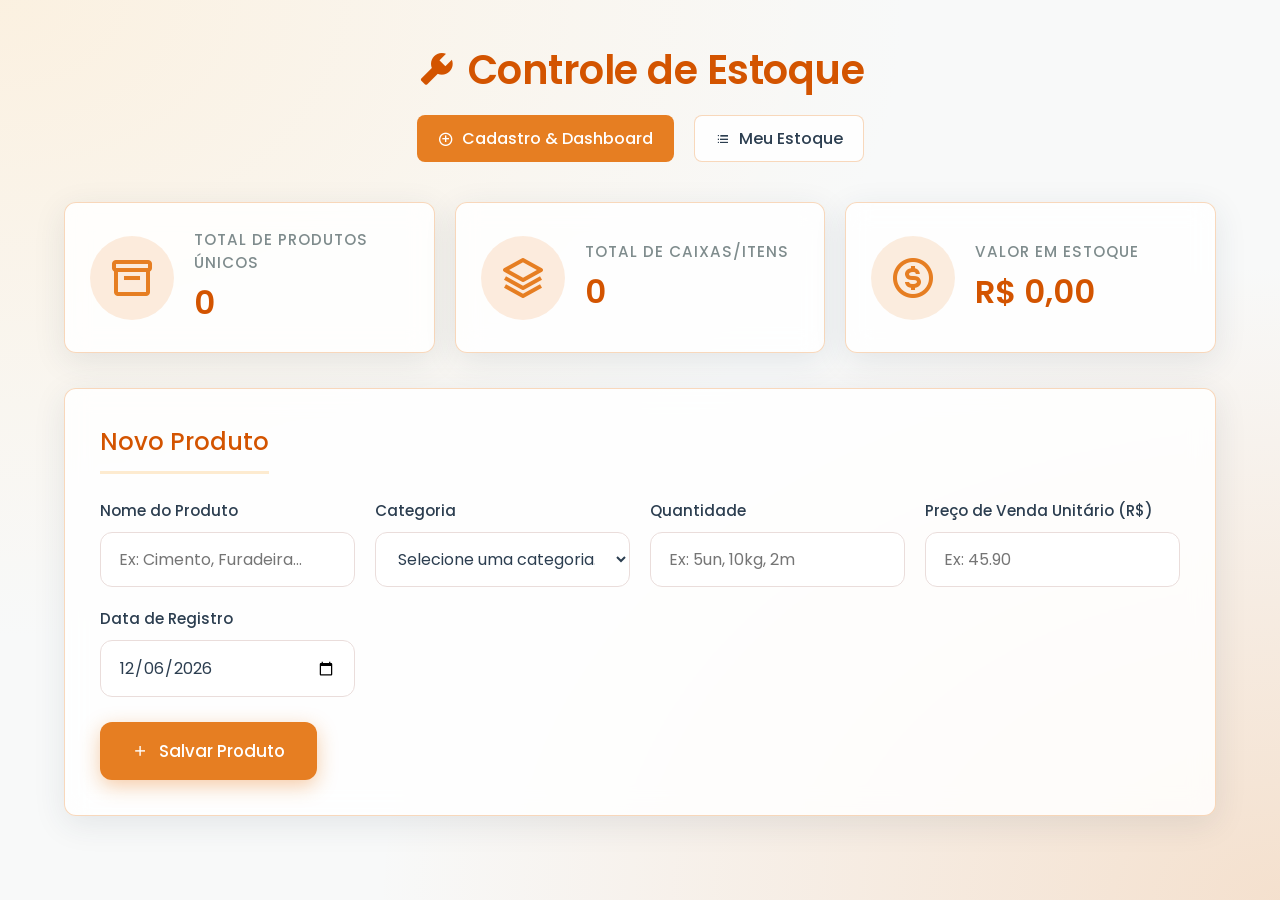
==== index.html @ 9f57438d "Renomear Index.html to index.html" ====
<!DOCTYPE html>
<html lang="pt-BR">

<head>
    <meta charset="UTF-8">
    <meta name="viewport" content="width=device-width, initial-scale=1.0">
    <title>Estoque de Construção</title> <!-- Link para o nosso CSS -->
    <link rel="stylesheet" href="style.css"> <!-- Fontes do Google (Poppins) para um visual moderno e elegante -->
    <link href="https://fonts.googleapis.com/css2?family=Poppins:wght@300;400;500;600&display=swap" rel="stylesheet">
    <!-- Ícones gratuitos do Boxicons -->
    <link href="https://unpkg.com/boxicons@2.1.4/css/boxicons.min.css" rel="stylesheet">
</head>

<body>
    <!-- Cabeçalho (Header) -->
    <header>
        <h1><i class='bx bxs-wrench'></i> Controle de Estoque</h1>
        <nav class="navbar">
            <a href="index.html" class="nav-link active"><i class='bx bx-plus-circle'></i> Cadastro & Dashboard</a>
            <a href="estoque.html" class="nav-link"><i class='bx bx-list-ul'></i> Meu Estoque</a>
        </nav>
    </header> <!-- Dashboard - Resumo das Informações -->
    <section class="dashboard">
        <div class="card"> <i class='bx bx-box card-icon'></i>
            <div>
                <h3>Total de Produtos Únicos</h3>
                <p id="totalProducts">0</p>
            </div>
        </div>
        <div class="card"> <i class='bx bx-layer card-icon'></i>
            <div>
                <h3>Total de Caixas/Itens</h3>
                <p id="totalItems">0</p>
            </div>
        </div>
        <div class="card"> <i class='bx bx-dollar-circle card-icon'></i>
            <div>
                <h3>Valor em Estoque</h3>
                <p id="totalValue">R$ 0,00</p>
            </div>
        </div>
    </section> <!-- Área Principal -->
    <main>
        <!-- Bloco do Formulário (Glassmorphism) -->
        <div class="glass-container">
            <div class="form-header">
                <h2>Novo Produto</h2>
            </div>
            <form id="productForm">
                <!-- Usado pelo JavaScript para saber quando estamos editando um item --> <input type="hidden"
                    id="editId">
                <div class="input-group">
                    <div class="input-box"> <label for="name">Nome do Produto</label> <input type="text" id="name"
                            required placeholder="Ex: Cimento, Furadeira..."> </div>
                    <div class="input-box">
                        <label for="category">Categoria</label>
                        <select id="category" required>
                            <option value="" disabled selected>Selecione uma categoria...</option>
                            <option value="Acabamento">Acabamento</option>
                            <option value="Elétrica">Elétrica</option>
                            <option value="EPIs e Segurança">EPIs e Segurança</option>
                            <option value="Estrutural">Estrutural</option>
                            <option value="Ferramentas">Ferramentas</option>
                            <option value="Fixação">Fixação</option>
                            <option value="Hidráulica">Hidráulica</option>
                            <option value="Pintura">Pintura</option>
                            <option value="Outros">Outros</option>
                        </select>
                    </div>
                    <div class="input-box">
                        <label for="quantity">Quantidade</label>
                        <input type="text" id="quantity" required placeholder="Ex: 5un, 10kg, 2m">
                    </div>
                    <div class="input-box"> <label for="price">Preço de Venda Unitário (R$)</label> <input type="number"
                            id="price" required step="0.01" min="0" placeholder="Ex: 45.90"> </div>
                    <!-- Novo Item solicitado: Data de Registro -->
                    <div class="input-box"> <label for="date">Data de Registro</label> <input type="date" id="date"
                            required> </div>
                </div> <button type="submit" class="btn-primary" id="submitBtn"> <i class='bx bx-plus'></i> Salvar
                    Produto </button>
            </form>
        </div>
    </main> <!-- Nosso JavaScript -->
    <script src="script.js"></script>
</body>

</html>
---- style.css ----
/* --- TEMA LOJA DE CONSTRUÇÃO --- */
:root {
  /* Paleta de Cores Principais */
  --primary-color: #E67E22;
  /* Laranja Industrial */
  --primary-light: #FDEBD0;
  /* Laranja bem claro */
  --primary-dark: #D35400;
  /* Laranja escuro para destaque (Hover) */

  /* Fundos e Textos */
  --bg-color: #F8F9F9;
  /* Um branco / cinza bem suave */
  --text-color: #2C3E50;
  /* Texto chumbo / metálico (elegância e força) */
  --text-light: #7F8C8D;
  /* Texto secundário acinzentado */

  /* Efeito de Vidro (Glassmorphism) */
  --card-bg: rgba(255, 255, 255, 0.85);
  /* Fundo branco com 85% de opacidade */
  --glass-border: 1px solid rgba(230, 126, 34, 0.3);
  --glass-shadow: 0 8px 32px 0 rgba(44, 62, 80, 0.1);
  /* Sombra mais neutra */
  --border-radius: 12px;
  /* Bordas levemente menos arredondadas */

  /* Botões de Ação Vulgo Editar */
  --danger-color: #e74c3c;
  --danger-hover: #c0392b;
  --edit-color: #f39c12;
  --edit-hover: #d68910;
}

/* Reset universal básico */
* {
  margin: 0;
  padding: 0;
  box-sizing: border-box;
  font-family: 'Poppins', sans-serif;
}

body {
  background-color: var(--bg-color);
  color: var(--text-color);
  min-height: 100vh;
  padding-bottom: 50px;

  /* Efeito de Gradiente de Fundo que acompanha o rolamento (Fixed) */
  background-image:
    radial-gradient(at 0% 0%, rgba(253, 235, 208, 0.6) 0px, transparent 50%),
    radial-gradient(at 100% 100%, rgba(230, 126, 34, 0.2) 0px, transparent 50%);
  background-attachment: fixed;
}

/* --- HEADER --- */
header {
  padding: 40px 5%;
  text-align: center;
}

header h1 {
  font-size: 2.5rem;
  color: var(--primary-dark);
  display: flex;
  align-items: center;
  justify-content: center;
  gap: 12px;
  font-weight: 600;
  letter-spacing: -0.5px;
}

/* --- DASHBOARD / CARDS SUPERIORES --- */
.dashboard {
  display: grid;
  grid-template-columns: repeat(auto-fit, minmax(250px, 1fr));
  gap: 20px;
  padding: 0 5%;
  margin-bottom: 35px;
}

.card {
  background: var(--card-bg);
  backdrop-filter: blur(12px);
  /* Borrão que cria o efeito fundo desfocado */
  -webkit-backdrop-filter: blur(12px);
  /* Suporte para safari */
  border: var(--glass-border);
  border-radius: var(--border-radius);
  padding: 25px;
  display: flex;
  align-items: center;
  gap: 20px;
  box-shadow: var(--glass-shadow);
  transition: transform 0.3s ease, box-shadow 0.3s ease;
}

/* Animaçãozinha suave ao passar o mouse */
.card:hover {
  transform: translateY(-8px);
  box-shadow: 0 15px 45px 0 rgba(230, 126, 34, 0.25);
}

.card-icon {
  font-size: 3rem;
  color: var(--primary-color);
  background: rgba(230, 126, 34, 0.15);
  /* Fundo do ícone translúcido */
  padding: 18px;
  border-radius: 50%;
}

.card h3 {
  font-size: 0.95rem;
  color: var(--text-light);
  text-transform: uppercase;
  letter-spacing: 1px;
  font-weight: 500;
}

.card p {
  font-size: 2rem;
  font-weight: 600;
  color: var(--primary-dark);
  margin-top: 5px;
}

/* --- CAIXAS PRINCIPAIS (FORM E TABELA) --- */
main {
  padding: 0 5%;
  display: flex;
  flex-direction: column;
  gap: 35px;
}

.glass-container {
  background: var(--card-bg);
  backdrop-filter: blur(12px);
  -webkit-backdrop-filter: blur(12px);
  border: var(--glass-border);
  border-radius: var(--border-radius);
  padding: 35px;
  box-shadow: var(--glass-shadow);
  animation: fadeIn 0.8s ease-out;
  /* Faz aparecer suavemente */
}

.form-header h2,
.table-header h2 {
  color: var(--primary-dark);
  margin-bottom: 25px;
  font-weight: 500;
  border-bottom: 3px solid var(--primary-light);
  padding-bottom: 12px;
  display: inline-block;
}

/* --- ESTILOS DO FORMULÁRIO --- */
form {
  display: flex;
  flex-direction: column;
  gap: 25px;
}

.input-group {
  display: grid;
  grid-template-columns: repeat(auto-fit, minmax(220px, 1fr));
  gap: 20px;
}

.input-box {
  display: flex;
  flex-direction: column;
  gap: 10px;
}

label {
  font-size: 0.95rem;
  font-weight: 500;
  color: var(--text-color);
}

/* Campos de preenchimento (inputs) */
input, select {
  padding: 14px 18px;
  border-radius: 12px;
  border: 1.5px solid #EADDDB;
  background-color: rgb(255, 255, 255);
  font-size: 1rem;
  color: var(--text-color);
  transition: all 0.3s ease;
  outline: none;
}

/* Efeito de "Foco", quando o usuário clica pra digitar */
input:focus, select:focus {
  border-color: var(--primary-color);
  box-shadow: 0 0 0 4px rgba(230, 126, 34, 0.2);
}

/* --- BOTÕES --- */
.btn-primary {
  background: var(--primary-color);
  color: white;
  border: none;
  padding: 16px 32px;
  border-radius: 12px;
  font-size: 1.05rem;
  font-weight: 500;
  cursor: pointer;
  display: flex;
  align-items: center;
  justify-content: center;
  gap: 10px;
  transition: all 0.3s;
  align-self: flex-start;
  /* Para o botão não esticar todo o Form */
  box-shadow: 0 6px 20px rgba(230, 126, 34, 0.4);
}

.btn-primary:hover {
  background: var(--primary-dark);
  transform: translateY(-3px);
  box-shadow: 0 8px 25px rgba(230, 126, 34, 0.5);
}

/* --- ESTILOS DA TABELA --- */
.table-responsive {
  overflow-x: auto;
  /* Permite rolar pro lado no celular se for grande demais */
}

table {
  width: 100%;
  border-collapse: collapse;
  margin-top: 10px;
}

thead th {
  text-align: left;
  padding: 18px;
  color: var(--text-light);
  font-weight: 500;
  border-bottom: 3px solid var(--primary-light);
}

tbody tr {
  border-bottom: 1px solid rgba(0, 0, 0, 0.06);
  transition: background-color 0.2s;
}

tbody tr:hover {
  background-color: rgba(255, 255, 255, 0.7);
  /* Efeito Hover na linha */
}

td {
  padding: 18px;
  color: var(--text-color);
}

/* --- BOTÕES DE AÇÃO NA TABELA (Apagar/Editar) --- */
.action-buttons {
  display: flex;
  gap: 12px;
}

.btn-icon {
  background: transparent;
  border: none;
  font-size: 1.3rem;
  cursor: pointer;
  padding: 10px;
  border-radius: 10px;
  transition: all 0.2s;
  display: flex;
  align-items: center;
  justify-content: center;
}

.btn-edit {
  color: var(--edit-color);
  background: rgba(243, 156, 18, 0.15);
}

.btn-edit:hover {
  background: var(--edit-color);
  color: white;
  transform: translateY(-2px);
}

.btn-delete {
  color: var(--danger-color);
  background: rgba(231, 76, 60, 0.15);
}

.btn-delete:hover {
  background: var(--danger-color);
  color: white;
  transform: translateY(-2px);
}

/* --- ANIMAÇÕES DE ENTRADA --- */
@keyframes fadeIn {
  from {
    opacity: 0;
    transform: translateY(20px);
  }

  to {
    opacity: 1;
    transform: translateY(0);
  }
}

/* --- RESPONSIVIDADE (Telas menores, Ex: Celular) --- */
@media (max-width: 768px) {
  header h1 {
    font-size: 1.8rem;
  }

  .input-group {
    grid-template-columns: 1fr;
    /* 1 coluna no celular */
  }

  .btn-primary {
    width: 100%;
    /* Botão em tela cheia no celular */
  }

  .navbar {
    flex-direction: column;
    gap: 10px;
  }
}

/* --- NAVEGAÇÃO E PESQUISA --- */
.navbar {
  display: flex;
  justify-content: center;
  gap: 20px;
  margin-top: 15px;
}

.nav-link {
  text-decoration: none;
  color: var(--text-color);
  font-weight: 500;
  display: flex;
  align-items: center;
  gap: 8px;
  padding: 10px 20px;
  border-radius: 8px;
  transition: all 0.3s;
  background: var(--card-bg);
  border: var(--glass-border);
}

.nav-link:hover, .nav-link.active {
  background: var(--primary-color);
  color: white;
}

.table-header {
  display: flex;
  justify-content: space-between;
  align-items: center;
  flex-wrap: wrap;
  gap: 15px;
  border-bottom: 3px solid var(--primary-light);
  padding-bottom: 12px;
  margin-bottom: 25px;
}

.table-header h2 {
  border-bottom: none;
  padding-bottom: 0;
  margin-bottom: 0;
}

.search-box {
  display: flex;
  align-items: center;
  background: white;
  border: 1.5px solid #EADDDB;
  border-radius: 8px;
  padding: 8px 15px;
  font-size: 1rem;
  width: 100%;
  max-width: 380px;
  transition: all 0.3s ease;
}

.search-box:focus-within {
  border-color: var(--primary-color);
  box-shadow: 0 0 0 4px rgba(230, 126, 34, 0.2);
}

.search-box i {
  color: var(--text-light);
  font-size: 1.2rem;
  margin-right: 10px;
}

.search-box input {
  border: none;
  padding: 0;
  background: transparent;
  outline: none;
  width: 100%;
  font-size: 0.95rem;
  color: var(--text-color);
}

.search-box input:focus {
  box-shadow: none;
}

/* --- MODAL DE CONFIRMAÇÃO --- */
.modal-overlay {
  position: fixed;
  top: 0;
  left: 0;
  width: 100%;
  height: 100%;
  background: rgba(0, 0, 0, 0.4);
  backdrop-filter: blur(4px);
  -webkit-backdrop-filter: blur(4px);
  display: flex;
  align-items: center;
  justify-content: center;
  z-index: 1000;
  animation: fadeIn 0.3s ease;
}

.modal-content {
  max-width: 400px;
  width: 90%;
  text-align: center;
  padding: 30px;
}

.modal-content h3 {
  color: var(--text-color);
  margin-bottom: 15px;
  font-size: 1.3rem;
}

.modal-content p {
  color: var(--text-light);
  margin-bottom: 25px;
  font-size: 0.95rem;
}

.modal-actions {
  display: flex;
  justify-content: center;
  gap: 15px;
}

.btn-secondary {
  background: #EADDDB;
  color: var(--text-color);
  border: none;
  padding: 12px 24px;
  border-radius: 8px;
  font-size: 0.95rem;
  font-weight: 500;
  cursor: pointer;
  transition: all 0.2s;
}

.btn-secondary:hover {
  background: #d5c8c5;
}

.btn-delete-confirm {
  background: var(--danger-color);
  color: white;
  border: none;
  padding: 12px 24px;
  border-radius: 8px;
  font-size: 0.95rem;
  font-weight: 500;
  cursor: pointer;
  transition: all 0.2s;
  box-shadow: 0 4px 15px rgba(231, 76, 60, 0.3);
}

.btn-delete-confirm:hover {
  background: var(--danger-hover);
  transform: translateY(-2px);
  box-shadow: 0 6px 20px rgba(231, 76, 60, 0.4);
}
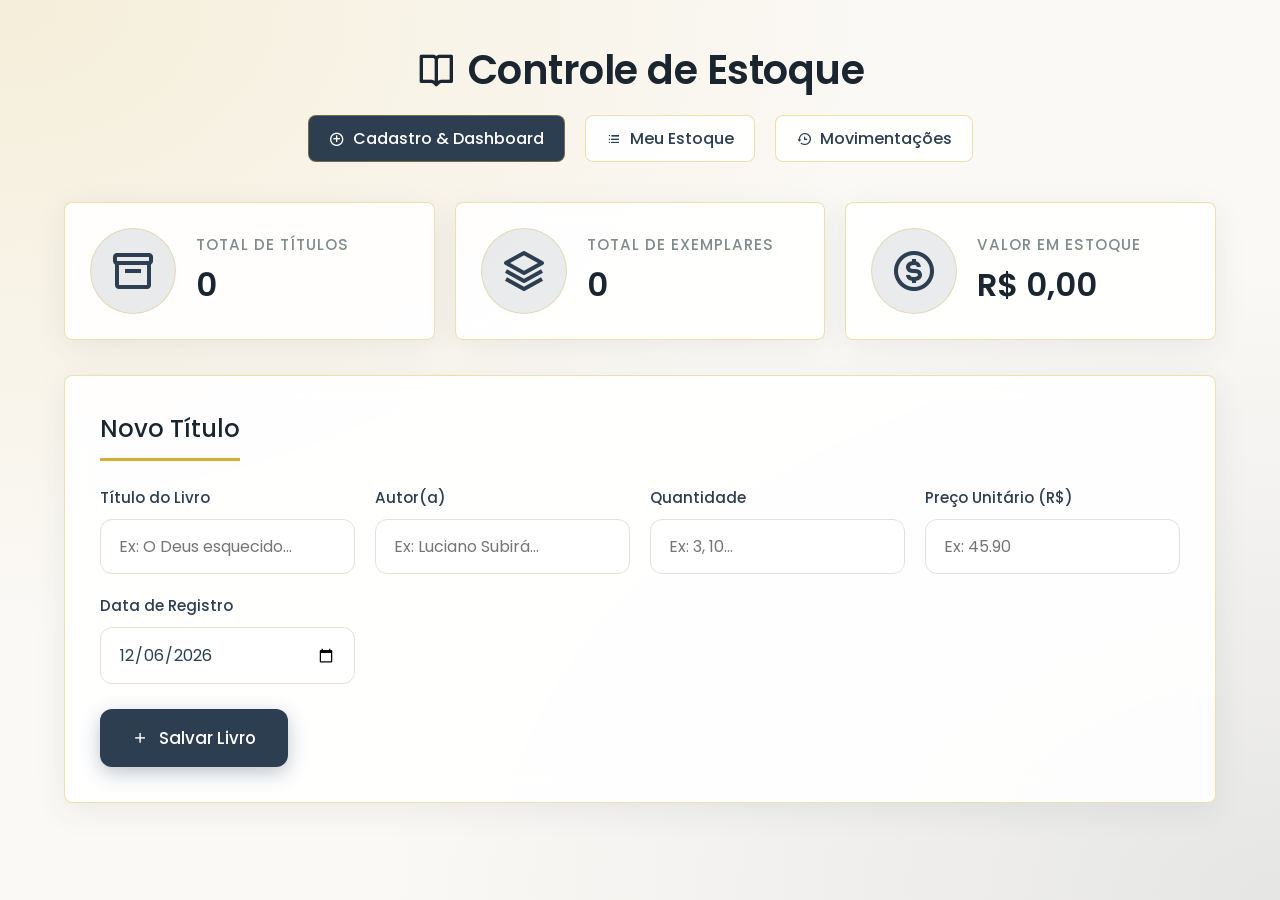
==== commit 1c2d374a: "Atualiza sistema de estoque" ====
--- a/index.html
+++ b/index.html
@@ -4,32 +4,33 @@
 <head>
     <meta charset="UTF-8">
     <meta name="viewport" content="width=device-width, initial-scale=1.0">
-    <title>Estoque de Construção</title> <!-- Link para o nosso CSS -->
-    <link rel="stylesheet" href="style.css"> <!-- Fontes do Google (Poppins) para um visual moderno e elegante -->
+    <title>Livraria - Controle de Estoque</title>
+    <link rel="stylesheet" href="css/global.css">
+    <link rel="stylesheet" href="css/index.css">
     <link href="https://fonts.googleapis.com/css2?family=Poppins:wght@300;400;500;600&display=swap" rel="stylesheet">
-    <!-- Ícones gratuitos do Boxicons -->
     <link href="https://unpkg.com/boxicons@2.1.4/css/boxicons.min.css" rel="stylesheet">
 </head>
 
 <body>
     <!-- Cabeçalho (Header) -->
     <header>
-        <h1><i class='bx bxs-wrench'></i> Controle de Estoque</h1>
+        <h1><i class='bx bx-book-open'></i> Controle de Estoque</h1>
         <nav class="navbar">
             <a href="index.html" class="nav-link active"><i class='bx bx-plus-circle'></i> Cadastro & Dashboard</a>
-            <a href="estoque.html" class="nav-link"><i class='bx bx-list-ul'></i> Meu Estoque</a>
+            <a href="pages/estoque.html" class="nav-link"><i class='bx bx-list-ul'></i> Meu Estoque</a>
+            <a href="pages/historico.html" class="nav-link"><i class='bx bx-history'></i> Movimentações</a>
         </nav>
     </header> <!-- Dashboard - Resumo das Informações -->
     <section class="dashboard">
         <div class="card"> <i class='bx bx-box card-icon'></i>
             <div>
-                <h3>Total de Produtos Únicos</h3>
+                <h3>Total de Títulos</h3>
                 <p id="totalProducts">0</p>
             </div>
         </div>
         <div class="card"> <i class='bx bx-layer card-icon'></i>
             <div>
-                <h3>Total de Caixas/Itens</h3>
+                <h3>Total de Exemplares</h3>
                 <p id="totalItems">0</p>
             </div>
         </div>
@@ -44,44 +45,33 @@
         <!-- Bloco do Formulário (Glassmorphism) -->
         <div class="glass-container">
             <div class="form-header">
-                <h2>Novo Produto</h2>
+                <h2>Novo Título</h2>
             </div>
             <form id="productForm">
                 <!-- Usado pelo JavaScript para saber quando estamos editando um item --> <input type="hidden"
                     id="editId">
                 <div class="input-group">
-                    <div class="input-box"> <label for="name">Nome do Produto</label> <input type="text" id="name"
-                            required placeholder="Ex: Cimento, Furadeira..."> </div>
-                    <div class="input-box">
-                        <label for="category">Categoria</label>
-                        <select id="category" required>
-                            <option value="" disabled selected>Selecione uma categoria...</option>
-                            <option value="Acabamento">Acabamento</option>
-                            <option value="Elétrica">Elétrica</option>
-                            <option value="EPIs e Segurança">EPIs e Segurança</option>
-                            <option value="Estrutural">Estrutural</option>
-                            <option value="Ferramentas">Ferramentas</option>
-                            <option value="Fixação">Fixação</option>
-                            <option value="Hidráulica">Hidráulica</option>
-                            <option value="Pintura">Pintura</option>
-                            <option value="Outros">Outros</option>
-                        </select>
-                    </div>
+                    <div class="input-box"> <label for="name">Título do Livro</label> <input type="text" id="name"
+                            required placeholder="Ex: O Deus esquecido..."> </div>
+                    <div class="input-box"> <label for="author">Autor(a)</label> <input type="text" id="author"
+                            required placeholder="Ex: Luciano Subirá..."> </div>
+
                     <div class="input-box">
                         <label for="quantity">Quantidade</label>
-                        <input type="text" id="quantity" required placeholder="Ex: 5un, 10kg, 2m">
+                        <input type="number" id="quantity" required min="0" placeholder="Ex: 3, 10...">
                     </div>
-                    <div class="input-box"> <label for="price">Preço de Venda Unitário (R$)</label> <input type="number"
+                    <div class="input-box"> <label for="price">Preço Unitário (R$)</label> <input type="number"
                             id="price" required step="0.01" min="0" placeholder="Ex: 45.90"> </div>
                     <!-- Novo Item solicitado: Data de Registro -->
                     <div class="input-box"> <label for="date">Data de Registro</label> <input type="date" id="date"
                             required> </div>
                 </div> <button type="submit" class="btn-primary" id="submitBtn"> <i class='bx bx-plus'></i> Salvar
-                    Produto </button>
+                    Livro </button>
             </form>
         </div>
-    </main> <!-- Nosso JavaScript -->
-    <script src="script.js"></script>
+    </main>
+    <script src="js/global.js"></script>
+    <script src="js/index.js"></script>
 </body>
 
 </html>
--- a/css/global.css
+++ b/css/global.css
@@ -0,0 +1,343 @@
+/* --- TEMA LIVRARIA CLASSIC & ELEGANT --- */
+:root {
+  /* Paleta de Cores Principais */
+  --primary-color: #2C3E50;
+  --primary-light: #F4F6F7;
+  --primary-dark: #1A252F;
+  --accent-color: #D4AF37;
+
+  /* Fundos e Textos */
+  --bg-color: #FBF9F6;
+  --text-color: #2C3E50;
+  --text-light: #7F8C8D;
+
+  /* Efeito de Vidro (Glassmorphism) */
+  --card-bg: rgba(255, 255, 255, 0.90);
+  --glass-border: 1px solid rgba(212, 175, 55, 0.4);
+  --glass-shadow: 0 8px 32px 0 rgba(44, 62, 80, 0.08);
+  --border-radius: 8px;
+
+  /* Botões de Ação */
+  --danger-color: #c0392b;
+  --danger-hover: #922b21;
+  --edit-color: #D4AF37;
+  --edit-hover: #b8962c;
+}
+
+* {
+  margin: 0;
+  padding: 0;
+  box-sizing: border-box;
+  font-family: 'Poppins', sans-serif;
+}
+
+body {
+  background-color: var(--bg-color);
+  color: var(--text-color);
+  min-height: 100vh;
+  padding-bottom: 50px;
+  background-image:
+    radial-gradient(at 0% 0%, rgba(212, 175, 55, 0.15) 0px, transparent 50%),
+    radial-gradient(at 100% 100%, rgba(44, 62, 80, 0.1) 0px, transparent 50%);
+  background-attachment: fixed;
+}
+
+header {
+  padding: 40px 5%;
+  text-align: center;
+}
+
+header h1 {
+  font-size: 2.5rem;
+  color: var(--primary-dark);
+  display: flex;
+  align-items: center;
+  justify-content: center;
+  gap: 12px;
+  font-weight: 600;
+  letter-spacing: -0.5px;
+}
+
+/* NAVEGAÇÃO E PESQUISA */
+.navbar {
+  display: flex;
+  justify-content: center;
+  gap: 20px;
+  margin-top: 15px;
+}
+
+.nav-link {
+  text-decoration: none;
+  color: var(--text-color);
+  font-weight: 500;
+  display: flex;
+  align-items: center;
+  gap: 8px;
+  padding: 10px 20px;
+  border-radius: 8px;
+  transition: all 0.3s;
+  background: var(--card-bg);
+  border: var(--glass-border);
+}
+
+.nav-link:hover, .nav-link.active {
+  background: var(--primary-color);
+  color: white;
+}
+
+main {
+  padding: 0 5%;
+  display: flex;
+  flex-direction: column;
+  gap: 35px;
+}
+
+.glass-container {
+  background: var(--card-bg);
+  backdrop-filter: blur(12px);
+  -webkit-backdrop-filter: blur(12px);
+  border: var(--glass-border);
+  border-radius: var(--border-radius);
+  padding: 35px;
+  box-shadow: var(--glass-shadow);
+  animation: fadeIn 0.8s ease-out;
+}
+
+.form-header h2,
+.table-header h2 {
+  color: var(--primary-dark);
+  margin-bottom: 25px;
+  font-weight: 500;
+  border-bottom: 3px solid var(--accent-color);
+  padding-bottom: 12px;
+  display: inline-block;
+}
+
+/* ESTILOS DO FORMULÁRIO */
+form {
+  display: flex;
+  flex-direction: column;
+  gap: 25px;
+}
+
+.input-group {
+  display: grid;
+  grid-template-columns: repeat(auto-fit, minmax(220px, 1fr));
+  gap: 20px;
+}
+
+.input-box {
+  display: flex;
+  flex-direction: column;
+  gap: 10px;
+}
+
+label {
+  font-size: 0.95rem;
+  font-weight: 500;
+  color: var(--text-color);
+}
+
+input, select {
+  padding: 14px 18px;
+  border-radius: 12px;
+  border: 1.5px solid #EADDDB;
+  background-color: rgb(255, 255, 255);
+  font-size: 1rem;
+  color: var(--text-color);
+  transition: all 0.3s ease;
+  outline: none;
+}
+
+input:focus, select:focus {
+  border-color: var(--accent-color);
+  box-shadow: 0 0 0 4px rgba(212, 175, 55, 0.2);
+}
+
+/* BOTÕES */
+.btn-primary {
+  background: var(--primary-color);
+  color: white;
+  border: none;
+  padding: 16px 32px;
+  border-radius: 12px;
+  font-size: 1.05rem;
+  font-weight: 500;
+  cursor: pointer;
+  display: flex;
+  align-items: center;
+  justify-content: center;
+  gap: 10px;
+  transition: all 0.3s;
+  align-self: flex-start;
+  box-shadow: 0 6px 20px rgba(44, 62, 80, 0.3);
+}
+
+.btn-primary:hover {
+  background: var(--primary-dark);
+  transform: translateY(-3px);
+  box-shadow: 0 8px 25px rgba(44, 62, 80, 0.4);
+}
+
+.btn-secondary {
+  background: #EADDDB;
+  color: var(--text-color);
+  border: none;
+  padding: 12px 24px;
+  border-radius: 8px;
+  font-size: 0.95rem;
+  font-weight: 500;
+  cursor: pointer;
+  transition: all 0.2s;
+}
+
+.btn-secondary:hover {
+  background: #d5c8c5;
+}
+
+/* ESTILOS DA TABELA */
+.table-responsive {
+  overflow-x: auto;
+}
+
+table {
+  width: 100%;
+  border-collapse: collapse;
+  margin-top: 10px;
+}
+
+thead th {
+  text-align: left;
+  padding: 18px;
+  color: var(--text-light);
+  font-weight: 500;
+  border-bottom: 3px solid var(--accent-color);
+}
+
+tbody tr {
+  border-bottom: 1px solid rgba(0, 0, 0, 0.06);
+  transition: background-color 0.2s;
+}
+
+tbody tr:hover {
+  background-color: rgba(255, 255, 255, 0.7);
+}
+
+td {
+  padding: 18px;
+  color: var(--text-color);
+}
+
+.action-buttons {
+  display: flex;
+  gap: 12px;
+}
+
+.btn-icon {
+  background: transparent;
+  border: none;
+  font-size: 1.3rem;
+  cursor: pointer;
+  padding: 10px;
+  border-radius: 10px;
+  transition: all 0.2s;
+  display: flex;
+  align-items: center;
+  justify-content: center;
+}
+
+.btn-edit {
+  color: var(--edit-color);
+  background: rgba(243, 156, 18, 0.15);
+}
+
+.btn-edit:hover {
+  background: var(--edit-color);
+  color: white;
+  transform: translateY(-2px);
+}
+
+.btn-delete {
+  color: var(--danger-color);
+  background: rgba(231, 76, 60, 0.15);
+}
+
+.btn-delete:hover {
+  background: var(--danger-color);
+  color: white;
+  transform: translateY(-2px);
+}
+
+/* COMPONENTES COMPARTILHADOS (Pesquisa/Header Tab) */
+.table-header {
+  display: flex;
+  justify-content: space-between;
+  align-items: center;
+  flex-wrap: wrap;
+  gap: 15px;
+  border-bottom: 3px solid var(--accent-color);
+  padding-bottom: 12px;
+  margin-bottom: 25px;
+}
+
+.table-header h2 {
+  border-bottom: none;
+  padding-bottom: 0;
+  margin-bottom: 0;
+}
+
+.search-box {
+  display: flex;
+  align-items: center;
+  background: white;
+  border: 1.5px solid #EADDDB;
+  border-radius: 8px;
+  padding: 8px 15px;
+  font-size: 1rem;
+  width: 100%;
+  max-width: 380px;
+  transition: all 0.3s ease;
+}
+
+.search-box:focus-within {
+  border-color: var(--accent-color);
+  box-shadow: 0 0 0 4px rgba(212, 175, 55, 0.2);
+}
+
+.search-box i {
+  color: var(--text-light);
+  font-size: 1.2rem;
+  margin-right: 10px;
+}
+
+.search-box input {
+  border: none;
+  padding: 0;
+  background: transparent;
+  outline: none;
+  width: 100%;
+  font-size: 0.95rem;
+  color: var(--text-color);
+}
+
+.search-box input:focus {
+  box-shadow: none;
+}
+
+@keyframes fadeIn {
+  from {
+    opacity: 0;
+    transform: translateY(20px);
+  }
+  to {
+    opacity: 1;
+    transform: translateY(0);
+  }
+}
+
+@media (max-width: 768px) {
+  header h1 { font-size: 1.8rem; }
+  .input-group { grid-template-columns: 1fr; }
+  .btn-primary { width: 100%; }
+  .navbar { flex-direction: column; gap: 10px; }
+}
--- a/css/index.css
+++ b/css/index.css
@@ -0,0 +1,50 @@
+.dashboard {
+  display: grid;
+  grid-template-columns: repeat(auto-fit, minmax(250px, 1fr));
+  gap: 20px;
+  padding: 0 5%;
+  margin-bottom: 35px;
+}
+
+.card {
+  background: var(--card-bg);
+  backdrop-filter: blur(12px);
+  -webkit-backdrop-filter: blur(12px);
+  border: var(--glass-border);
+  border-radius: var(--border-radius);
+  padding: 25px;
+  display: flex;
+  align-items: center;
+  gap: 20px;
+  box-shadow: var(--glass-shadow);
+  transition: transform 0.3s ease, box-shadow 0.3s ease;
+}
+
+.card:hover {
+  transform: translateY(-8px);
+  box-shadow: 0 15px 45px 0 rgba(44, 62, 80, 0.15);
+}
+
+.card-icon {
+  font-size: 3rem;
+  color: var(--primary-color);
+  background: rgba(44, 62, 80, 0.1);
+  padding: 18px;
+  border-radius: 50%;
+  border: 1px solid rgba(212, 175, 55, 0.3);
+}
+
+.card h3 {
+  font-size: 0.95rem;
+  color: var(--text-light);
+  text-transform: uppercase;
+  letter-spacing: 1px;
+  font-weight: 500;
+}
+
+.card p {
+  font-size: 2rem;
+  font-weight: 600;
+  color: var(--primary-dark);
+  margin-top: 5px;
+}
